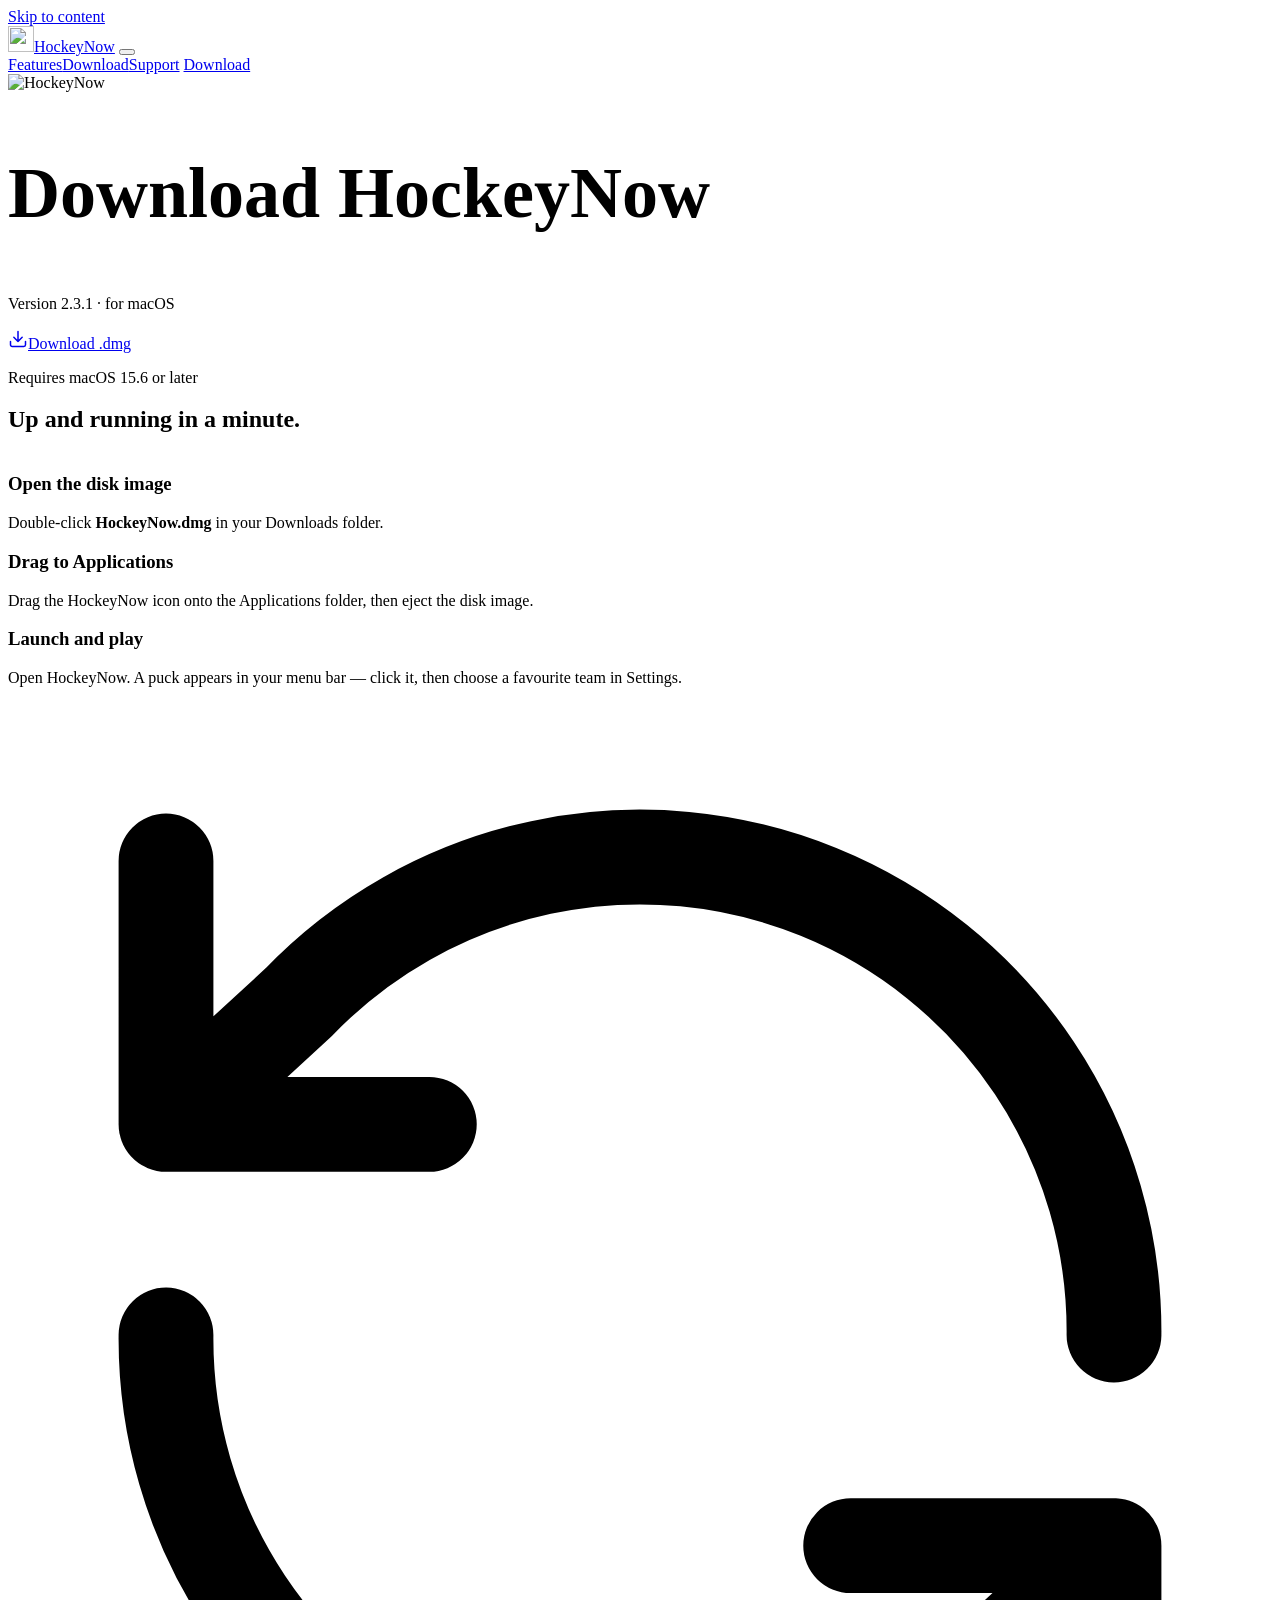
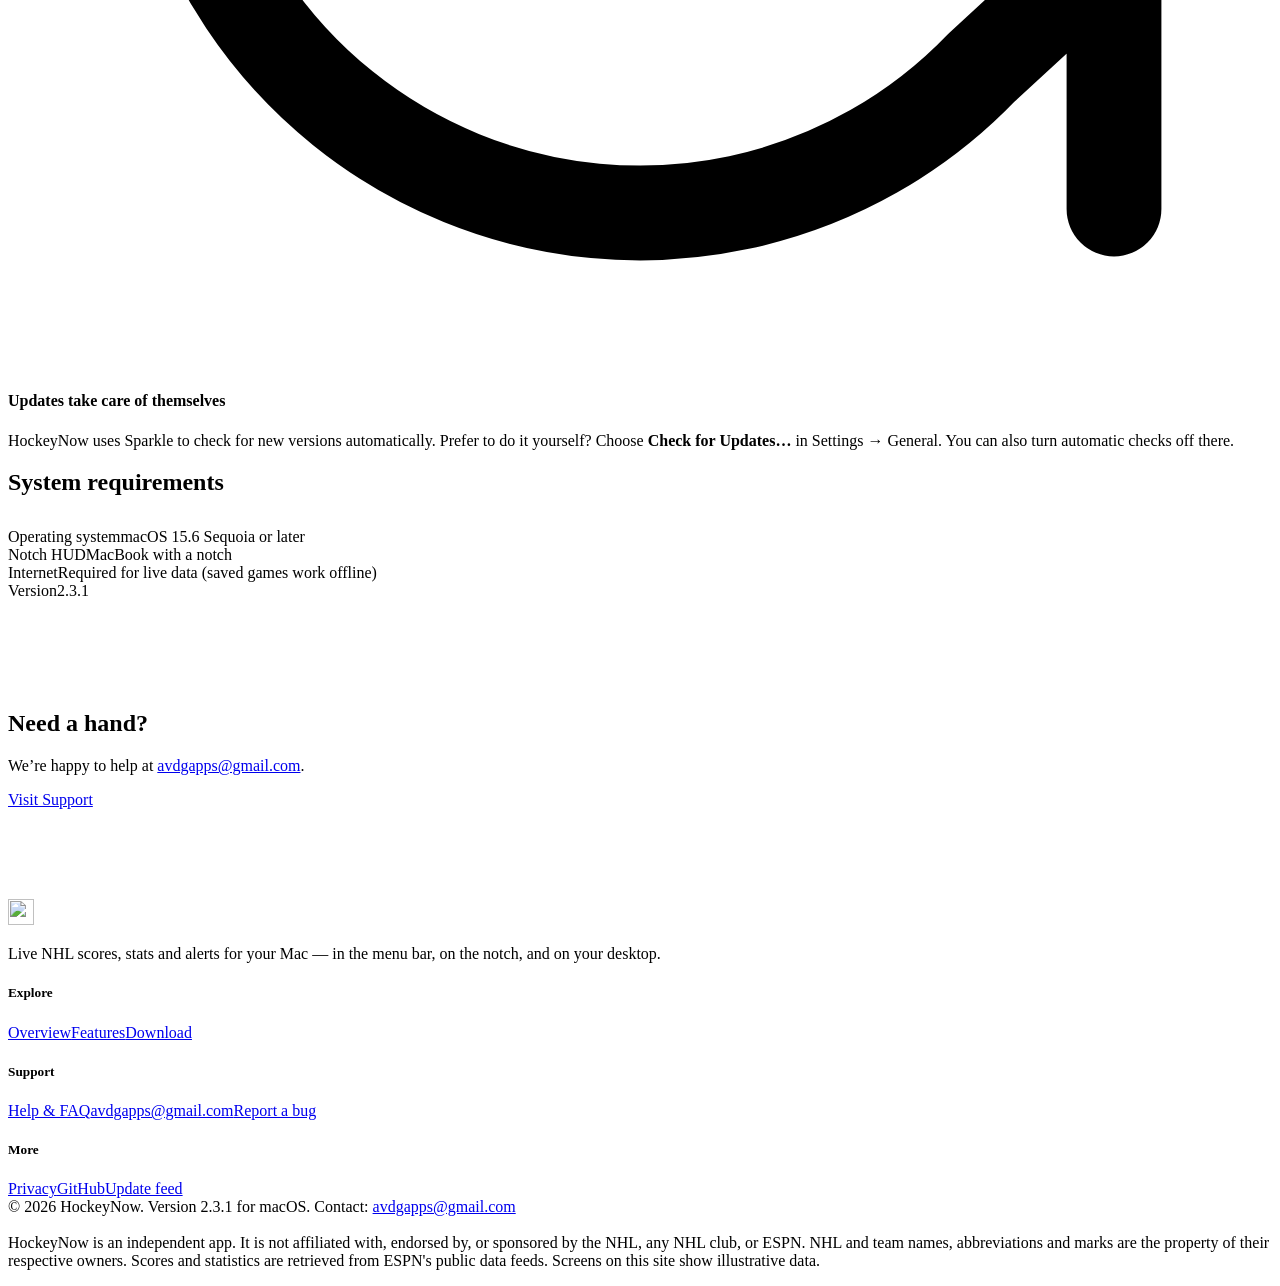
==== website/download.html @ 077fbb63 "Updated website for 2.3.1" ====
<!doctype html>
<html lang="en">
<head>
<meta charset="utf-8">
<meta name="viewport" content="width=device-width, initial-scale=1, viewport-fit=cover">
<title>Download — HockeyNow</title>
<meta name="description" content="Download HockeyNow for macOS. Drag to Applications and the NHL is in your menu bar.">
<meta name="theme-color" content="#000000">
<meta property="og:title" content="Download — HockeyNow">
<meta property="og:description" content="Download HockeyNow for macOS. Drag to Applications and the NHL is in your menu bar.">
<meta property="og:type" content="website">
<meta property="og:image" content="img/icon-1024.png">
<meta name="twitter:card" content="summary">
<link rel="icon" type="image/png" sizes="32x32" href="img/favicon-32.png">
<link rel="icon" type="image/png" sizes="64x64" href="img/favicon-64.png">
<link rel="apple-touch-icon" href="img/apple-touch-icon.png">
<link rel="stylesheet" href="css/style.css">
</head>
<body>
<a class="sr" href="#main">Skip to content</a>
<header class="nav"><div class="wide">
  <a class="brand" href="index.html"><img src="img/icon-512.png" alt="" width="26" height="26">HockeyNow</a>
  <button class="menu-btn" aria-label="Menu" aria-expanded="false"><span></span><span></span></button>
  <nav class="nav-links" aria-label="Main">
    <a href="features.html">Features</a><a href="download.html" aria-current="page">Download</a><a href="support.html">Support</a>
    <a class="nav-cta" data-dmg href="downloads/HockeyNow.dmg">Download</a>
  </nav>
</div></header>
<main id="main">

<section class="dl-hero"><div class="wrap">
  <img class="app-icon" src="img/icon-1024.png" alt="HockeyNow" width="132" height="132">
  <h1 class="h-xl grad" style="font-size:clamp(40px,6vw,72px)">Download HockeyNow</h1>
  <p class="lead" style="margin-top:14px">Version <span data-version>2.3.1</span> · for macOS</p>
  <div class="cta-row"><a class="btn btn-primary btn-lg" data-dmg href="downloads/HockeyNow.dmg"><svg width=20 height=20 viewBox="0 0 24 24" fill="none" stroke="currentColor" stroke-width="1.8" stroke-linecap="round" stroke-linejoin="round" aria-hidden="true"><path d="M21 15v4a2 2 0 0 1-2 2H5a2 2 0 0 1-2-2v-4M7 10l5 5 5-5M12 15V3"/></svg>Download .dmg</a></div>
  <p class="fine">Requires macOS 15.6 or later</p>
</div></section>

<section class="sec-tight"><div class="wrap">
  <div class="sec-head" style="margin-bottom:40px"><h2 class="h-md">Up and running in a minute.</h2></div>
  <div class="steps">
    <div class="step reveal"><h3>Open the disk image</h3><p>Double-click <b>HockeyNow.dmg</b> in your Downloads folder.</p></div>
    <div class="step reveal d1"><h3>Drag to Applications</h3><p>Drag the HockeyNow icon onto the Applications folder, then eject the disk image.</p></div>
    <div class="step reveal d2"><h3>Launch and play</h3><p>Open HockeyNow. A puck appears in your menu bar — click it, then choose a favourite team in Settings.</p></div>
  </div>
</div></section>

<section class="sec-tight"><div class="wrap">
  <div class="callout reveal"><div class="ic"><svg viewBox="0 0 24 24" fill="none" stroke="currentColor" stroke-width="1.8" stroke-linecap="round" stroke-linejoin="round" aria-hidden="true"><path d="M21 12a9 9 0 0 0-15.5-6.3L3 8M3 3v5h5M3 12a9 9 0 0 0 15.5 6.3L21 16M21 21v-5h-5"/></svg></div><div><h4>Updates take care of themselves</h4><p>HockeyNow uses Sparkle to check for new versions automatically. Prefer to do it yourself? Choose <b>Check for Updates…</b> in Settings → General. You can also turn automatic checks off there.</p></div></div>
</div></section>

<section class="sec-tight"><div class="wrap">
  <div class="sec-head" style="margin-bottom:32px"><h2 class="h-md">System requirements</h2></div>
  <div class="spec reveal">
    <div><span class="k">Operating system</span><span class="v">macOS 15.6 Sequoia or later</span></div>
    <div><span class="k">Notch HUD</span><span class="v">MacBook with a notch</span></div>
    <div><span class="k">Internet</span><span class="v">Required for live data (saved games work offline)</span></div>
    <div><span class="k">Version</span><span class="v"><span data-version>2.3.1</span></span></div>
  </div>
  
</div></section>

<section class="cta" style="padding:90px 0"><div class="wrap"><h2 class="h-md">Need a hand?</h2><p class="lead" style="margin-top:10px">We’re happy to help at <a href="mailto:avdgapps@gmail.com">avdgapps@gmail.com</a>.</p>
<div class="cta-row"><a class="btn btn-ghost" href="support.html">Visit Support</a></div></div></section>

</main>
<footer class="footer"><div class="wide">
  <div class="fcols">
    <div><a class="brand" href="index.html" style="color:#fff"><img src="img/icon-512.png" alt="" width="26" height="26">HockeyNow</a>
      <p>Live NHL scores, stats and alerts for your Mac — in the menu bar, on the notch, and on your desktop.</p></div>
    <div><h5>Explore</h5><a href="index.html">Overview</a><a href="features.html">Features</a><a href="download.html">Download</a></div>
    <div><h5>Support</h5><a href="support.html">Help &amp; FAQ</a><a href="mailto:avdgapps@gmail.com?subject=HockeyNow%20Support">avdgapps@gmail.com</a><a href="support.html#bug">Report a bug</a></div>
    <div><h5>More</h5><a href="privacy.html">Privacy</a><a href="https://github.com/avdg-apps/HockeyNow">GitHub</a><a href="appcast.xml">Update feed</a></div>
  </div>
  <div class="fbot">
    <span>© 2026 HockeyNow. Version <span data-version>2.3.1</span> for macOS.</span>
    <span>Contact: <a href="mailto:avdgapps@gmail.com">avdgapps@gmail.com</a></span>
  </div>
  <p style="margin-top:18px">HockeyNow is an independent app. It is not affiliated with, endorsed by, or sponsored by the NHL, any NHL club, or ESPN. NHL and team names, abbreviations and marks are the property of their respective owners. Scores and statistics are retrieved from ESPN's public data feeds. Screens on this site show illustrative data.</p>
</div></footer>
<script src="js/site.js"></script>
</body>
</html>
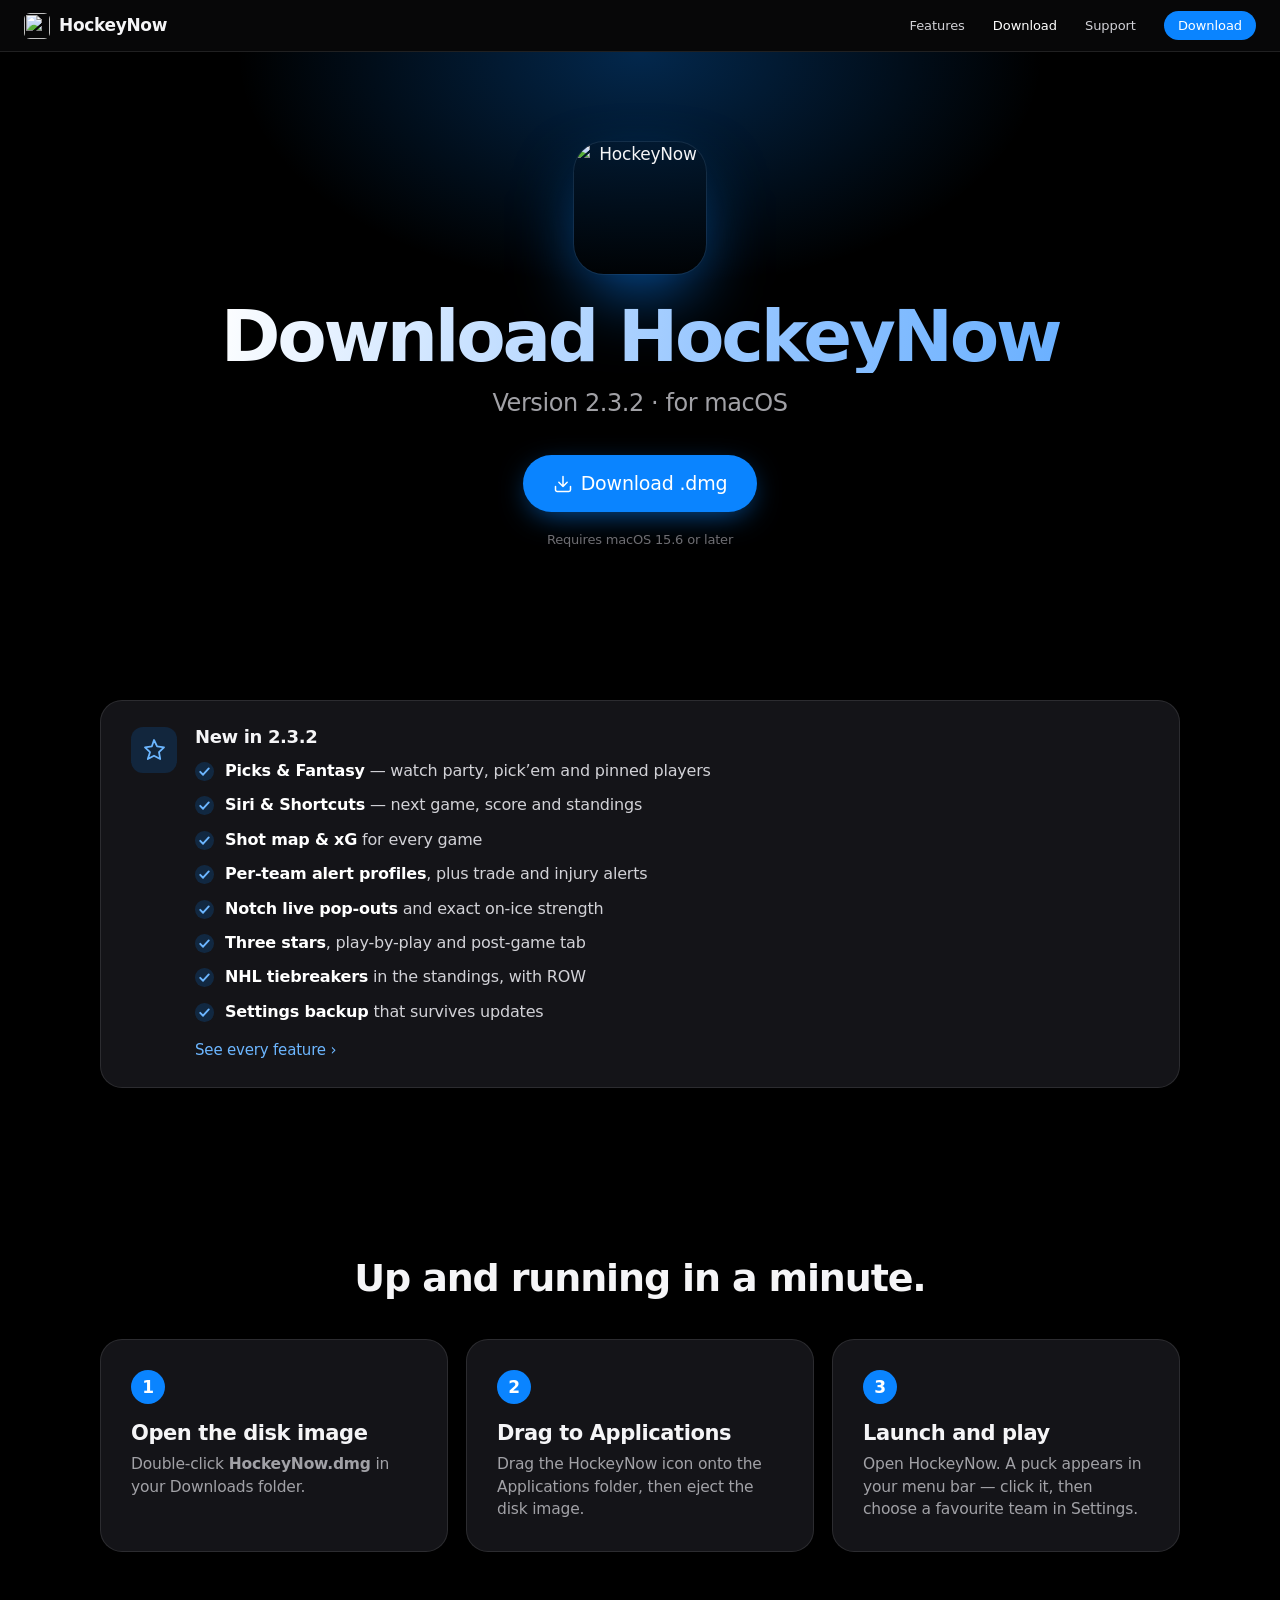
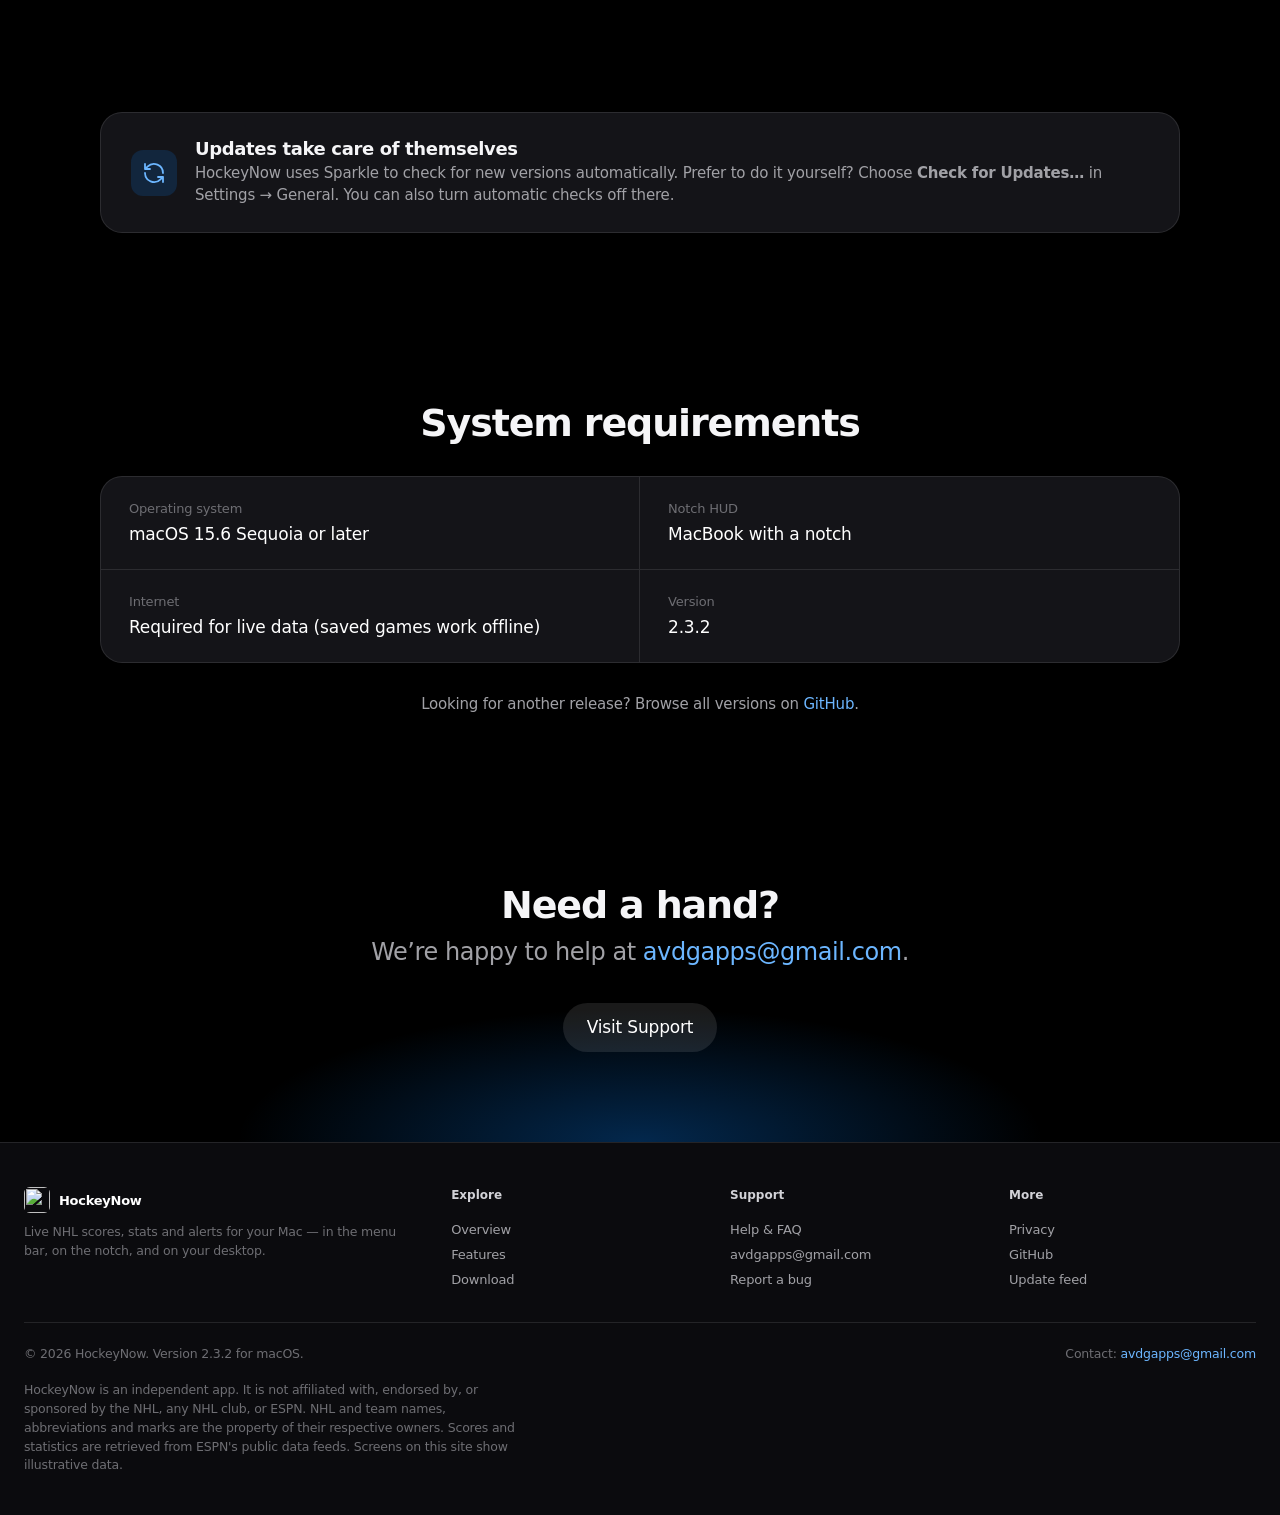
==== commit 66b43274: "Updated website for 2.3.2" ====
--- a/website/download.html
+++ b/website/download.html
@@ -31,9 +31,23 @@
 <section class="dl-hero"><div class="wrap">
   <img class="app-icon" src="img/icon-1024.png" alt="HockeyNow" width="132" height="132">
   <h1 class="h-xl grad" style="font-size:clamp(40px,6vw,72px)">Download HockeyNow</h1>
-  <p class="lead" style="margin-top:14px">Version <span data-version>2.3.1</span> · for macOS</p>
+  <p class="lead" style="margin-top:14px">Version <span data-version>2.3.2</span> · for macOS</p>
   <div class="cta-row"><a class="btn btn-primary btn-lg" data-dmg href="downloads/HockeyNow.dmg"><svg width=20 height=20 viewBox="0 0 24 24" fill="none" stroke="currentColor" stroke-width="1.8" stroke-linecap="round" stroke-linejoin="round" aria-hidden="true"><path d="M21 15v4a2 2 0 0 1-2 2H5a2 2 0 0 1-2-2v-4M7 10l5 5 5-5M12 15V3"/></svg>Download .dmg</a></div>
   <p class="fine">Requires macOS 15.6 or later</p>
+</div></section>
+
+<section class="sec-tight"><div class="wrap">
+  <div class="callout reveal" style="align-items:flex-start"><div class="ic"><svg viewBox="0 0 24 24" fill="none" stroke="currentColor" stroke-width="1.8" stroke-linecap="round" stroke-linejoin="round" aria-hidden="true"><path d="m12 2 3.1 6.3 6.9 1-5 4.9 1.2 6.8-6.2-3.3-6.2 3.3L8 14.2 3 9.3l6.9-1z"/></svg></div><div><h4>New in 2.3.2</h4>
+  <ul class="checks" style="margin-top:14px;grid-template-columns:repeat(auto-fit,minmax(260px,1fr))">
+    <li><b>Picks &amp; Fantasy</b> — watch party, pick’em and pinned players</li>
+    <li><b>Siri &amp; Shortcuts</b> — next game, score and standings</li>
+    <li><b>Shot map &amp; xG</b> for every game</li>
+    <li><b>Per-team alert profiles</b>, plus trade and injury alerts</li>
+    <li><b>Notch live pop-outs</b> and exact on-ice strength</li>
+    <li><b>Three stars</b>, play-by-play and post-game tab</li>
+    <li><b>NHL tiebreakers</b> in the standings, with ROW</li>
+    <li><b>Settings backup</b> that survives updates</li>
+  </ul><p style="margin-top:16px"><a href="features.html">See every feature ›</a></p></div></div>
 </div></section>
 
 <section class="sec-tight"><div class="wrap">
@@ -55,9 +69,9 @@
     <div><span class="k">Operating system</span><span class="v">macOS 15.6 Sequoia or later</span></div>
     <div><span class="k">Notch HUD</span><span class="v">MacBook with a notch</span></div>
     <div><span class="k">Internet</span><span class="v">Required for live data (saved games work offline)</span></div>
-    <div><span class="k">Version</span><span class="v"><span data-version>2.3.1</span></span></div>
+    <div><span class="k">Version</span><span class="v"><span data-version>2.3.2</span></span></div>
   </div>
-  
+  <p class="center muted" style="margin-top:30px;font-size:15px">Looking for another release? Browse all versions on <a href="https://github.com/avdg-apps/HockeyNow/releases">GitHub</a>.</p>
 </div></section>
 
 <section class="cta" style="padding:90px 0"><div class="wrap"><h2 class="h-md">Need a hand?</h2><p class="lead" style="margin-top:10px">We’re happy to help at <a href="mailto:avdgapps@gmail.com">avdgapps@gmail.com</a>.</p>
@@ -73,7 +87,7 @@
     <div><h5>More</h5><a href="privacy.html">Privacy</a><a href="https://github.com/avdg-apps/HockeyNow">GitHub</a><a href="appcast.xml">Update feed</a></div>
   </div>
   <div class="fbot">
-    <span>© 2026 HockeyNow. Version <span data-version>2.3.1</span> for macOS.</span>
+    <span>© 2026 HockeyNow. Version <span data-version>2.3.2</span> for macOS.</span>
     <span>Contact: <a href="mailto:avdgapps@gmail.com">avdgapps@gmail.com</a></span>
   </div>
   <p style="margin-top:18px">HockeyNow is an independent app. It is not affiliated with, endorsed by, or sponsored by the NHL, any NHL club, or ESPN. NHL and team names, abbreviations and marks are the property of their respective owners. Scores and statistics are retrieved from ESPN's public data feeds. Screens on this site show illustrative data.</p>
--- a/website/css/style.css
+++ b/website/css/style.css
@@ -0,0 +1,444 @@
+/* HockeyNow website — dark, Apple-inspired. No external dependencies. */
+:root {
+  --bg: #000;
+  --bg-1: #0b0b0e;
+  --card: #141418;
+  --card-2: #1c1c22;
+  --text: #f5f5f7;
+  --muted: #a1a1a6;
+  --dim: #6e6e73;
+  --line: rgba(255, 255, 255, .1);
+  --line-2: rgba(255, 255, 255, .16);
+  --accent: #0a84ff;
+  --accent-2: #6cb6ff;
+  --amber: #ffbf00;
+  --green: #30d158;
+  --red: #ff453a;
+  --radius: 22px;
+  --font: -apple-system, BlinkMacSystemFont, "SF Pro Display", "SF Pro Text", system-ui, "Segoe UI", Roboto, Helvetica, Arial, sans-serif;
+  --mono: ui-monospace, "SF Mono", SFMono-Regular, Menlo, Consolas, monospace;
+  --maxw: 1080px;
+  color-scheme: dark;
+}
+*, *::before, *::after { box-sizing: border-box; }
+html { scroll-behavior: smooth; -webkit-text-size-adjust: 100%; }
+body {
+  margin: 0; background: var(--bg); color: var(--text);
+  font-family: var(--font); font-size: 17px; line-height: 1.47; letter-spacing: -.011em;
+  -webkit-font-smoothing: antialiased; overflow-x: hidden;
+}
+img, svg, video { max-width: 100%; display: block; }
+a { color: var(--accent-2); text-decoration: none; }
+a:hover { text-decoration: underline; }
+h1, h2, h3, h4 { margin: 0; font-weight: 700; letter-spacing: -.03em; line-height: 1.08; }
+p { margin: 0; }
+.wrap { width: min(var(--maxw), 100% - 48px); margin-inline: auto; }
+.wide { width: min(1240px, 100% - 48px); margin-inline: auto; }
+.center { text-align: center; }
+.mono { font-family: var(--mono); }
+.sr { position: absolute; width: 1px; height: 1px; overflow: hidden; clip: rect(0 0 0 0); }
+
+/* ---------- nav ---------- */
+.nav {
+  position: sticky; top: 0; z-index: 100; height: 52px;
+  background: rgba(10, 10, 12, .72); backdrop-filter: saturate(180%) blur(22px); -webkit-backdrop-filter: saturate(180%) blur(22px);
+  border-bottom: 1px solid var(--line);
+}
+.nav .wide { height: 100%; display: flex; align-items: center; justify-content: space-between; gap: 16px; }
+.brand { display: flex; align-items: center; gap: 9px; color: var(--text); font-weight: 600; font-size: 17px; letter-spacing: -.02em; }
+.brand:hover { text-decoration: none; }
+.brand img { width: 26px; height: 26px; border-radius: 6px; }
+.nav-links { display: flex; align-items: center; gap: 28px; }
+.nav-links a { color: #d2d2d7; font-size: 13px; letter-spacing: -.005em; transition: color .2s; }
+.nav-links a:hover, .nav-links a[aria-current="page"] { color: #fff; text-decoration: none; }
+.nav-cta { background: var(--accent); color: #fff !important; padding: 5px 14px; border-radius: 980px; font-weight: 500; }
+.nav-cta:hover { filter: brightness(1.12); }
+.menu-btn { display: none; background: none; border: 0; color: #fff; width: 40px; height: 40px; padding: 0; cursor: pointer; }
+.menu-btn span { display: block; width: 18px; height: 1.5px; background: #fff; margin: 5px auto; transition: transform .25s, opacity .25s; }
+.nav.open .menu-btn span:first-child { transform: translateY(3.25px) rotate(45deg); }
+.nav.open .menu-btn span:last-child { transform: translateY(-3.25px) rotate(-45deg); }
+
+/* ---------- buttons ---------- */
+.btn {
+  display: inline-flex; align-items: center; justify-content: center; gap: 8px;
+  font: inherit; font-size: 17px; font-weight: 500; letter-spacing: -.01em; cursor: pointer;
+  padding: 12px 24px; border-radius: 980px; border: 0; transition: transform .2s, filter .2s, background .2s;
+}
+.btn:hover { text-decoration: none; transform: scale(1.025); }
+.btn:active { transform: scale(.98); }
+.btn-primary { background: var(--accent); color: #fff; box-shadow: 0 8px 30px -8px rgba(10, 132, 255, .7); }
+.btn-primary:hover { filter: brightness(1.1); }
+.btn-ghost { background: rgba(255, 255, 255, .1); color: #fff; }
+.btn-ghost:hover { background: rgba(255, 255, 255, .16); }
+.btn-lg { font-size: 19px; padding: 15px 30px; }
+.link-arrow { font-size: 19px; color: var(--accent-2); }
+.link-arrow::after { content: " ›"; }
+
+/* ---------- type helpers ---------- */
+.eyebrow { font-size: 14px; font-weight: 600; letter-spacing: .02em; color: var(--accent-2); text-transform: none; }
+.eyebrow.amber { color: var(--amber); }
+.h-xl { font-size: clamp(44px, 7.4vw, 88px); letter-spacing: -.045em; line-height: 1.02; }
+.h-lg { font-size: clamp(34px, 5vw, 60px); letter-spacing: -.04em; }
+.h-md { font-size: clamp(26px, 3.2vw, 38px); letter-spacing: -.03em; }
+.lead { font-size: clamp(19px, 2.1vw, 24px); color: var(--muted); letter-spacing: -.018em; line-height: 1.38; font-weight: 400; }
+.grad { background: linear-gradient(100deg, #fff 10%, #9cc9ff 55%, #5aa8ff 100%); -webkit-background-clip: text; background-clip: text; color: transparent; }
+.grad-amber { background: linear-gradient(100deg, #ffe58a, #ffbf00 60%, #ff9f0a); -webkit-background-clip: text; background-clip: text; color: transparent; }
+.muted { color: var(--muted); }
+
+/* ---------- hero ---------- */
+.hero { position: relative; padding: 84px 0 0; text-align: center; overflow: hidden; }
+.hero::before {
+  content: ""; position: absolute; inset: -20% -10% auto; height: 900px; z-index: 0; pointer-events: none;
+  background:
+    radial-gradient(40% 50% at 50% 10%, rgba(10, 132, 255, .28), transparent 70%),
+    radial-gradient(30% 40% at 80% 30%, rgba(94, 92, 230, .18), transparent 70%),
+    radial-gradient(30% 40% at 18% 30%, rgba(255, 191, 0, .07), transparent 70%);
+}
+.hero > * { position: relative; z-index: 1; }
+.hero .app-icon { width: 104px; height: 104px; margin: 0 auto 28px; border-radius: 24px; box-shadow: 0 22px 60px -12px rgba(10, 132, 255, .6), 0 0 0 1px rgba(255, 255, 255, .08); }
+.hero h1 { margin: 14px auto 22px; max-width: 14ch; }
+.hero .lead { max-width: 640px; margin: 0 auto; }
+.cta-row { display: flex; flex-wrap: wrap; gap: 14px; justify-content: center; align-items: center; margin-top: 34px; }
+.fine { font-size: 13px; color: var(--dim); margin-top: 18px; }
+.hero-stage { margin-top: 64px; }
+
+/* scalable stage: design size set in data-w/data-h, scaled by JS */
+.stage-fit { position: relative; width: 100%; }
+.stage { position: absolute; left: 0; top: 0; transform-origin: 0 0; }
+
+/* ---------- section scaffolding ---------- */
+section { position: relative; }
+.sec { padding: 120px 0; }
+.sec-tight { padding: 80px 0; }
+.sec-head { max-width: 760px; margin: 0 auto 64px; text-align: center; }
+.sec-head .lead { margin-top: 18px; }
+.sec-head h2 { margin-top: 10px; }
+.band { background: var(--bg-1); border-block: 1px solid var(--line); }
+.reveal { opacity: 0; transform: translateY(26px); transition: opacity .9s cubic-bezier(.2, .7, .2, 1), transform .9s cubic-bezier(.2, .7, .2, 1); }
+.reveal.in { opacity: 1; transform: none; }
+.d1 { transition-delay: .08s; } .d2 { transition-delay: .16s; } .d3 { transition-delay: .24s; }
+@media (prefers-reduced-motion: reduce) {
+  .reveal { opacity: 1; transform: none; transition: none; }
+  html { scroll-behavior: auto; }
+  * { animation: none !important; }
+}
+
+/* ---------- bento ---------- */
+.bento { display: grid; grid-template-columns: repeat(6, 1fr); gap: 18px; }
+.tile {
+  position: relative; overflow: hidden; border-radius: var(--radius); background: var(--card);
+  border: 1px solid var(--line); padding: 32px 32px 0; display: flex; flex-direction: column; min-height: 400px;
+  transition: border-color .3s, transform .4s cubic-bezier(.2, .7, .2, 1);
+}
+.tile:hover { border-color: var(--line-2); transform: translateY(-3px); }
+.tile h3 { font-size: 26px; margin: 8px 0 10px; letter-spacing: -.028em; }
+.tile p { color: var(--muted); font-size: 16px; max-width: 46ch; }
+.tile .vis { margin-top: auto; padding-top: 26px; display: flex; justify-content: center; }
+.tile::after { content: ""; position: absolute; inset: 0; pointer-events: none; background: radial-gradient(60% 50% at 50% 110%, var(--glow, rgba(10, 132, 255, .12)), transparent 70%); }
+.t-2 { grid-column: span 2; } .t-3 { grid-column: span 3; } .t-4 { grid-column: span 4; } .t-6 { grid-column: span 6; }
+.tile.amber { --glow: rgba(255, 191, 0, .12); }
+.tile.green { --glow: rgba(48, 209, 88, .12); }
+.tile.violet { --glow: rgba(124, 92, 255, .16); }
+.tile .tag { font-size: 13px; font-weight: 600; color: var(--accent-2); }
+.tile.amber .tag { color: var(--amber); } .tile.green .tag { color: var(--green); } .tile.violet .tag { color: #b3a1ff; }
+
+/* ---------- feature rows (features page) ---------- */
+.frow { display: grid; grid-template-columns: 1fr 1.15fr; gap: 64px; align-items: center; padding: 96px 0; border-top: 1px solid var(--line); scroll-margin-top: 52px; }
+.frow:first-of-type { border-top: 0; }
+.frow.flip { grid-template-columns: 1.15fr 1fr; }
+.frow.flip .ftext { order: 2; }
+.ftext h2 { font-size: clamp(32px, 4vw, 48px); margin: 10px 0 16px; }
+.ftext > p { color: var(--muted); font-size: 19px; line-height: 1.42; letter-spacing: -.015em; }
+.checks { list-style: none; padding: 0; margin: 26px 0 0; display: grid; gap: 12px; }
+.checks li { position: relative; padding-left: 30px; color: #d2d2d7; font-size: 16px; line-height: 1.4; }
+.checks li::before { content: ""; position: absolute; left: 0; top: 2px; width: 19px; height: 19px; border-radius: 50%; background: rgba(10, 132, 255, .18) url("data:image/svg+xml,%3Csvg xmlns='http://www.w3.org/2000/svg' viewBox='0 0 20 20'%3E%3Cpath d='M5.5 10.4l3 3 6-6.6' fill='none' stroke='%236cb6ff' stroke-width='2' stroke-linecap='round' stroke-linejoin='round'/%3E%3C/svg%3E") center/contain no-repeat; }
+.checks b { color: #fff; font-weight: 600; }
+.fvis { position: relative; display: flex; justify-content: center; align-items: center; min-width: 0; }
+.fvis .glow { position: absolute; inset: 8% 4%; background: radial-gradient(closest-side, rgba(10, 132, 255, .28), transparent); filter: blur(30px); z-index: 0; }
+.fvis > *:not(.glow) { position: relative; z-index: 1; }
+.media-slot { position: relative; width: 100%; display: flex; justify-content: center; }
+.media-slot video { width: 100%; border-radius: 16px; border: 1px solid var(--line-2); box-shadow: 0 40px 80px -20px rgba(0, 0, 0, .8); }
+
+.subnav { position: sticky; top: 52px; z-index: 90; background: rgba(10, 10, 12, .8); backdrop-filter: blur(20px); -webkit-backdrop-filter: blur(20px); border-bottom: 1px solid var(--line); }
+.subnav .wide { display: flex; gap: 6px; overflow-x: auto; scrollbar-width: none; padding: 10px 0; }
+.subnav .wide::-webkit-scrollbar { display: none; }
+.subnav a { flex: none; font-size: 13px; color: var(--muted); padding: 5px 13px; border-radius: 980px; transition: background .2s, color .2s; }
+.subnav a:hover { color: #fff; text-decoration: none; background: rgba(255, 255, 255, .08); }
+.subnav a.on { color: #fff; background: rgba(255, 255, 255, .14); }
+
+/* ---------- mini feature grid ---------- */
+.mini-grid { display: grid; grid-template-columns: repeat(auto-fill, minmax(250px, 1fr)); gap: 16px; }
+.mini { background: var(--card); border: 1px solid var(--line); border-radius: 18px; padding: 22px; }
+.mini .ic { width: 38px; height: 38px; border-radius: 10px; background: rgba(10, 132, 255, .15); display: grid; place-items: center; margin-bottom: 14px; color: var(--accent-2); }
+.mini .ic svg { width: 20px; height: 20px; }
+.mini h4 { font-size: 17px; letter-spacing: -.02em; margin-bottom: 5px; font-weight: 600; }
+.mini p { font-size: 14.5px; color: var(--muted); line-height: 1.42; }
+
+/* ---------- CTA ---------- */
+.cta { text-align: center; padding: 130px 0; position: relative; overflow: hidden; }
+.cta::before { content: ""; position: absolute; inset: 0; background: radial-gradient(45% 55% at 50% 100%, rgba(10, 132, 255, .3), transparent 70%); pointer-events: none; }
+.cta > * { position: relative; }
+.cta .app-icon { width: 88px; height: 88px; margin: 0 auto 24px; border-radius: 20px; box-shadow: 0 18px 50px -10px rgba(10, 132, 255, .6); }
+
+/* ---------- footer ---------- */
+.footer { border-top: 1px solid var(--line); padding: 44px 0 40px; color: var(--dim); font-size: 12.5px; background: var(--bg-1); }
+.fcols { display: grid; grid-template-columns: 1.6fr repeat(3, 1fr); gap: 32px; padding-bottom: 30px; border-bottom: 1px solid var(--line); margin-bottom: 22px; }
+.fcols h5 { margin: 0 0 12px; font-size: 12px; color: #d2d2d7; font-weight: 600; letter-spacing: 0; }
+.fcols a { display: block; color: var(--muted); font-size: 13px; padding: 3px 0; }
+.fcols a:hover { color: #fff; text-decoration: none; }
+.footer .brand { margin-bottom: 10px; }
+.footer p { line-height: 1.5; max-width: 62ch; }
+.fbot { display: flex; justify-content: space-between; gap: 24px; flex-wrap: wrap; }
+
+/* ================= APP MOCKUPS ================= */
+.win {
+  --w: 420px; width: var(--w); border-radius: 14px; overflow: hidden; text-align: left;
+  background: linear-gradient(180deg, rgba(40, 40, 48, .94), rgba(28, 28, 34, .96));
+  border: 1px solid rgba(255, 255, 255, .14); box-shadow: 0 30px 80px -10px rgba(0, 0, 0, .7), 0 0 0 .5px rgba(0, 0, 0, .8);
+  font-family: var(--mono); color: #f2f2f5; letter-spacing: 0; line-height: 1.3; font-size: 12px; text-transform: none;
+}
+.win * { letter-spacing: 0; }
+.win-head { display: flex; align-items: center; gap: 10px; padding: 11px 14px; border-bottom: 1px solid rgba(255, 255, 255, .08); }
+.win-head .ham { width: 24px; height: 24px; border-radius: 50%; background: rgba(255, 255, 255, .08); display: grid; place-items: center; }
+.win-head .ham i { display: block; width: 10px; height: 1.5px; background: #ddd; box-shadow: 0 3.5px #ddd, 0 -3.5px #ddd; }
+.win-title { font-weight: 900; font-size: 14px; }
+.win-sub { color: #9a9aa2; font-size: 10px; }
+.win-date { margin-left: auto; display: flex; align-items: center; gap: 8px; font-size: 11px; font-weight: 700; }
+.win-date b { color: #9a9aa2; font-weight: 400; }
+.win-search { margin: 10px 14px 6px; padding: 7px 10px; border-radius: 8px; background: rgba(255, 255, 255, .06); color: #8e8e96; font-size: 11px; display: flex; gap: 8px; align-items: center; }
+.win-body { padding: 8px 12px 12px; display: grid; gap: 9px; }
+.win-foot { display: flex; justify-content: space-between; align-items: center; padding: 10px 12px; border-top: 1px solid rgba(255, 255, 255, .1); font-size: 10px; color: #8e8e96; }
+.win-foot .q { background: rgba(255, 69, 58, .16); color: #ff6b61; padding: 4px 10px; border-radius: 6px; font-size: 11px; font-family: var(--font); }
+.gcard { background: rgba(255, 255, 255, .045); border-radius: 12px; padding: 12px 14px; }
+.gcard.open { background: rgba(255, 255, 255, .07); }
+.grow { display: grid; grid-template-columns: 1fr auto 1fr; align-items: center; gap: 8px; }
+.team { display: flex; align-items: center; gap: 9px; font-weight: 900; font-size: 15px; }
+.team.r { justify-content: flex-end; }
+.puck { width: 26px; height: 26px; border-radius: 50%; display: grid; place-items: center; font-size: 9px; font-weight: 800; color: #fff; flex: none; box-shadow: inset 0 0 0 1.5px rgba(255, 255, 255, .25); }
+.score { font-size: 22px; font-weight: 900; color: var(--amber); letter-spacing: 0; }
+.score.dim { color: #7d7d85; font-size: 13px; font-weight: 700; }
+.pp { background: var(--amber); color: #000; font-size: 8px; font-weight: 900; padding: 1px 4px; border-radius: 3px; }
+.gmeta { display: flex; justify-content: center; gap: 8px; margin-top: 8px; font-size: 10px; color: #9a9aa2; }
+.live { color: #ff6b61; font-weight: 800; display: inline-flex; align-items: center; gap: 5px; }
+.live::before { content: ""; width: 6px; height: 6px; border-radius: 50%; background: #ff453a; animation: blink 1.6s infinite; }
+@keyframes blink { 50% { opacity: .25; } }
+.pins { display: flex; gap: 14px; font-size: 10px; font-weight: 700; padding: 10px 2px 2px; align-items: center; }
+.pins .on { color: var(--accent-2); } .pins .r { margin-left: auto; color: var(--accent-2); }
+.cbx { display: inline-block; width: 11px; height: 11px; border-radius: 3px; border: 1.2px solid #777; margin-right: 5px; vertical-align: -2px; }
+.cbx.on { background: var(--accent); border-color: var(--accent); box-shadow: inset 0 0 0 2px var(--accent) , inset 0 0 0 9px #fff0; }
+.statbar { display: grid; grid-template-columns: 40px 1fr 40px; align-items: center; gap: 8px; font-size: 10px; color: #cfcfd6; margin-top: 7px; }
+.statbar .lbl { text-align: center; font-family: var(--font); font-size: 8.5px; font-weight: 700; color: #8e8e96; margin-bottom: 3px; }
+.statbar > span:first-child { text-align: left; } .statbar > span:last-child { text-align: right; }
+.sb-track { height: 5px; border-radius: 3px; background: rgba(255, 255, 255, .08); display: flex; overflow: hidden; gap: 1px; }
+.sb-track i { display: block; height: 100%; }
+.stat-block { display: grid; gap: 2px; padding: 4px 0 0; }
+.period { display: grid; grid-template-columns: 22px 1fr; gap: 8px; align-items: center; font-size: 9px; color: #8e8e96; margin-top: 5px; }
+.ptrack { position: relative; height: 5px; border-radius: 3px; background: rgba(255, 255, 255, .1); }
+.ptrack b { position: absolute; top: -2px; width: 9px; height: 9px; border-radius: 50%; border: 1.5px solid #000; transform: translateX(-50%); }
+.ptrack i { position: absolute; left: 0; top: 0; height: 100%; border-radius: 3px; background: rgba(255, 255, 255, .28); }
+.play { display: flex; gap: 8px; align-items: flex-start; background: rgba(255, 255, 255, .04); border-radius: 7px; padding: 6px 9px; font-size: 10px; margin-top: 5px; }
+.play .t { color: #8e8e96; flex: none; width: 56px; }
+.play em { font-style: normal; color: var(--amber); font-weight: 800; }
+.play s { text-decoration: none; color: #8e8e96; }
+
+/* menu-bar strip */
+.menubar { display: flex; align-items: center; gap: 14px; height: 30px; padding: 0 14px; font-family: var(--font); font-size: 13px; background: rgba(20, 20, 26, .55); backdrop-filter: blur(14px); color: #f2f2f5; }
+.menubar .sp { flex: 1; }
+.menubar svg { width: 15px; height: 15px; }
+.capsule { display: inline-flex; align-items: center; gap: 6px; font-family: var(--mono); font-size: 12px; font-weight: 700; padding: 3px 8px; border-radius: 7px; background: rgba(255, 255, 255, .14); white-space: nowrap; }
+.capsule svg { width: 12px; height: 12px; }
+.capsule .chev { opacity: .55; font-size: 8px; }
+
+/* notch HUD */
+.notch { position: relative; width: 460px; margin-inline: auto; background: #000; color: #fff; font-family: var(--mono); overflow: hidden; border-radius: 0 0 11px 11px; height: 32px; transition: height .55s cubic-bezier(.2, .8, .2, 1), border-radius .55s; box-shadow: 0 0 0 1px rgba(255, 255, 255, .06); }
+.notch.open, .notch.static-open { height: 318px; border-radius: 0 0 28px 28px; box-shadow: 0 30px 70px rgba(0, 0, 0, .6), 0 0 0 1px rgba(255, 255, 255, .08); }
+.notch .top { height: 32px; display: flex; justify-content: space-between; align-items: center; padding: 0 18px; font-weight: 900; font-size: 14px; }
+.notch .top .l, .notch .top .r { display: flex; align-items: center; gap: 7px; }
+.notch .top .c { font-size: 11px; font-weight: 700; color: rgba(255, 255, 255, .85); }
+.notch .top .s { color: var(--amber); font-size: 15px; }
+.notch .mid { opacity: 0; transition: opacity .35s .1s; padding: 6px 0 0; }
+.notch.open .mid, .notch.static-open .mid { opacity: 1; }
+.notch .mid hr { border: 0; height: 1px; background: rgba(255, 255, 255, .12); margin: 0 14px 10px; }
+.notch .big { display: flex; justify-content: center; align-items: center; gap: 22px; font-weight: 900; }
+.notch .big .n { font-size: 17px; width: 90px; } .notch .big .n.r { text-align: left; } .notch .big .n.l { text-align: right; }
+.notch .big .sc { font-size: 22px; color: var(--amber); }
+.notch .wp { padding: 8px 24px 0; font-size: 8px; font-weight: 700; color: rgba(255, 255, 255, .75); }
+.notch .wp div { display: flex; justify-content: space-between; margin-bottom: 3px; }
+.notch .wp .bar { height: 5px; border-radius: 3px; display: flex; gap: 1px; overflow: hidden; }
+.notch .pill { position: absolute; left: 50%; bottom: 12px; transform: translateX(-50%); background: #ff3b30; font-size: 10px; font-weight: 900; padding: 4px 12px; border-radius: 99px; white-space: nowrap; }
+
+/* screen scene */
+.screen {
+  position: relative; overflow: hidden; border-radius: 18px; border: 1px solid rgba(255, 255, 255, .14);
+  background: radial-gradient(70% 90% at 20% 0%, #4f46e5 0%, transparent 60%), radial-gradient(60% 80% at 90% 20%, #0ea5e9 0%, transparent 60%), radial-gradient(80% 80% at 50% 120%, #7c3aed 0%, transparent 60%), #10122e;
+  box-shadow: 0 60px 120px -30px rgba(10, 132, 255, .35), 0 30px 60px -20px #000;
+}
+.screen .menubar { position: relative; z-index: 3; }
+
+/* standings / tables */
+.tbl { width: 100%; border-collapse: collapse; font-size: 10.5px; }
+.tbl th { color: #8e8e96; font-weight: 700; text-align: center; padding: 6px 3px; font-size: 9px; }
+.tbl td { padding: 6px 3px; text-align: center; border-top: 1px solid rgba(255, 255, 255, .05); }
+.tbl td:first-child, .tbl th:first-child { text-align: left; padding-left: 8px; color: #8e8e96; width: 24px; }
+.tbl td:nth-child(2), .tbl th:nth-child(2) { text-align: left; }
+.tbl td b { color: var(--amber); }
+.tbl .wc { font-size: 8px; background: rgba(255, 255, 255, .1); border-radius: 4px; padding: 1px 4px; margin-left: 5px; color: #cfcfd6; }
+.tbl tr.me td { background: rgba(10, 132, 255, .14); }
+.tbl .up { color: var(--green); } .tbl .dn { color: var(--red); }
+.cutline td { border-top: 1px dashed rgba(255, 255, 255, .25) !important; }
+.seg { display: inline-flex; background: rgba(255, 255, 255, .08); border-radius: 8px; padding: 2px; font-size: 10px; font-weight: 700; }
+.seg span { padding: 4px 11px; border-radius: 6px; color: #aaa; } .seg span.on { background: rgba(255, 255, 255, .18); color: #fff; }
+.chips { display: flex; gap: 6px; flex-wrap: wrap; }
+.chip { font-size: 10px; font-weight: 700; padding: 5px 10px; border-radius: 99px; background: rgba(255, 255, 255, .07); color: #cfcfd6; }
+.chip.on { background: var(--amber); color: #000; }
+.dots { display: flex; gap: 5px; }
+.dots i { width: 14px; height: 14px; border-radius: 50%; display: block; font-style: normal; font-size: 7px; font-weight: 800; color: #000; text-align: center; line-height: 14px; }
+.dots .w { background: var(--green); } .dots .l { background: var(--red); color: #fff; } .dots .o { background: var(--amber); }
+.sect-t { font-size: 9px; font-weight: 900; color: #8e8e96; margin: 4px 0 6px; }
+.lrow { display: grid; grid-template-columns: 18px 30px 1fr auto; gap: 9px; align-items: center; padding: 6px 4px; border-top: 1px solid rgba(255, 255, 255, .05); font-size: 11px; }
+.lrow .av { width: 28px; height: 28px; border-radius: 50%; background: linear-gradient(160deg, #5a5a66, #34343c); display: grid; place-items: center; font-size: 10px; color: #cfcfd6; font-weight: 800; }
+.lrow small { display: block; color: #8e8e96; font-size: 9px; }
+.lrow .v { font-weight: 900; font-size: 14px; color: var(--amber); }
+.lrow .rk { color: #8e8e96; font-weight: 800; }
+
+/* playoffs */
+.bracket { display: grid; grid-template-columns: repeat(4, 1fr); gap: 7px; padding: 4px 0; }
+.bcol { display: grid; gap: 7px; align-content: space-around; }
+.series { background: rgba(255, 255, 255, .05); border-radius: 8px; padding: 6px 7px; font-size: 9.5px; }
+.series div { display: flex; justify-content: space-between; padding: 1.5px 0; font-weight: 700; }
+.series div.w { color: #fff; } .series div:not(.w) { color: #8e8e96; font-weight: 500; }
+.series i { font-style: normal; font-weight: 900; }
+.cup { text-align: center; background: linear-gradient(180deg, rgba(255, 191, 0, .16), rgba(255, 191, 0, .04)); border: 1px solid rgba(255, 191, 0, .3); border-radius: 10px; padding: 8px; font-size: 9px; font-weight: 900; color: var(--amber); }
+
+/* toasts */
+.toast { width: 330px; display: flex; gap: 11px; padding: 12px 14px; border-radius: 18px; background: rgba(48, 48, 56, .85); backdrop-filter: blur(20px); border: 1px solid rgba(255, 255, 255, .12); box-shadow: 0 20px 50px -10px rgba(0, 0, 0, .6); font-family: var(--font); text-align: left; }
+.toast img { width: 36px; height: 36px; border-radius: 8px; flex: none; }
+.toast b { font-size: 13px; display: block; letter-spacing: -.01em; } .toast span { font-size: 13px; color: #c8c8ce; display: block; letter-spacing: -.01em; }
+.toast small { margin-left: auto; font-size: 11px; color: #8e8e96; flex: none; }
+.toast-stack { display: grid; gap: 10px; }
+
+/* settings */
+.srow { display: flex; justify-content: space-between; align-items: center; padding: 8px 0; font-size: 11px; font-weight: 600; }
+.srow small { display: block; font-weight: 400; color: #8e8e96; font-size: 9px; margin-top: 2px; font-family: var(--mono); max-width: 270px; line-height: 1.3; }
+.sw { width: 34px; height: 20px; border-radius: 20px; background: rgba(255, 255, 255, .2); position: relative; flex: none; }
+.sw::after { content: ""; position: absolute; left: 2px; top: 2px; width: 16px; height: 16px; border-radius: 50%; background: #fff; transition: left .2s; box-shadow: 0 1px 3px rgba(0, 0, 0, .4); }
+.sw.on { background: var(--accent); } .sw.on::after { left: 16px; }
+.sel { font-size: 10.5px; background: rgba(255, 255, 255, .1); border-radius: 6px; padding: 4px 9px; min-width: 110px; display: flex; justify-content: space-between; gap: 8px; }
+.sel::after { content: "⌃"; font-size: 8px; transform: rotate(180deg); opacity: .6; }
+.swatches { display: flex; gap: 8px; }
+.swatch { width: 22px; height: 22px; border-radius: 50%; border: 2px solid transparent; cursor: pointer; background: var(--c); box-shadow: inset 0 0 0 1px rgba(255, 255, 255, .2); padding: 0; transition: transform .2s; }
+.swatch:hover { transform: scale(1.15); }
+.swatch.on { border-color: #fff; }
+.win.themed .win-title, .win.themed .acc, .win.themed .side div.on { color: var(--accent-2); }
+.win.themed .side div.on { background: color-mix(in srgb, var(--accent) 22%, transparent); box-shadow: inset 0 0 0 1px color-mix(in srgb, var(--accent) 35%, transparent); }
+
+/* tabs row in popover (sidebar items) */
+.side { width: 190px; padding: 14px; border-radius: 14px; background: rgba(36, 36, 44, .95); border: 1px solid rgba(255, 255, 255, .14); font-family: var(--mono); font-size: 11px; box-shadow: 0 20px 50px -10px #000; text-align: left; }
+.side h6 { margin: 12px 0 6px; font-size: 9px; font-weight: 900; color: #8e8e96; padding: 0 6px; }
+.side h6:first-child { margin-top: 0; }
+.side div { padding: 6px 8px; border-radius: 7px; display: flex; gap: 8px; align-items: center; font-weight: 600; }
+.side div.on { background: rgba(10, 132, 255, .2); color: var(--accent-2); box-shadow: inset 0 0 0 1px rgba(10, 132, 255, .3); }
+.side svg { width: 13px; height: 13px; flex: none; }
+
+kbd { font-family: var(--font); font-size: 12px; background: rgba(255, 255, 255, .1); border: 1px solid rgba(255, 255, 255, .16); border-bottom-width: 2px; border-radius: 6px; padding: 1px 7px; color: #fff; }
+
+/* languages marquee */
+.langs { display: flex; flex-wrap: wrap; gap: 10px; justify-content: center; }
+.langs span { padding: 9px 18px; border-radius: 99px; background: var(--card-2); border: 1px solid var(--line); font-size: 16px; color: #e5e5ea; }
+
+/* ---------- download page ---------- */
+.dl-hero { padding: 90px 0 70px; text-align: center; position: relative; overflow: hidden; }
+.dl-hero::before { content: ""; position: absolute; inset: 0; background: radial-gradient(45% 60% at 50% 0%, rgba(10, 132, 255, .3), transparent 70%); pointer-events: none; }
+.dl-hero > * { position: relative; }
+.dl-hero .app-icon { width: 132px; height: 132px; margin: 0 auto 26px; border-radius: 30px; box-shadow: 0 30px 70px -14px rgba(10, 132, 255, .65), 0 0 0 1px rgba(255, 255, 255, .08); }
+.steps { display: grid; grid-template-columns: repeat(3, 1fr); gap: 18px; counter-reset: s; }
+.step { background: var(--card); border: 1px solid var(--line); border-radius: var(--radius); padding: 30px; counter-increment: s; }
+.step::before { content: counter(s); display: grid; place-items: center; width: 34px; height: 34px; border-radius: 50%; background: var(--accent); color: #fff; font-weight: 700; margin-bottom: 18px; }
+.step h3 { font-size: 21px; margin-bottom: 8px; letter-spacing: -.02em; }
+.step p { color: var(--muted); font-size: 15.5px; }
+.spec { display: grid; grid-template-columns: repeat(2, 1fr); gap: 0; border: 1px solid var(--line); border-radius: var(--radius); overflow: hidden; background: var(--card); }
+.spec div { padding: 22px 28px; border-bottom: 1px solid var(--line); }
+.spec div:nth-child(odd) { border-right: 1px solid var(--line); }
+.spec div:nth-last-child(-n+2) { border-bottom: 0; }
+.spec dt, .spec .k { font-size: 13px; color: var(--dim); margin-bottom: 4px; display: block; }
+.spec .v { font-size: 17px; color: #fff; font-weight: 500; }
+.callout { display: flex; gap: 18px; align-items: center; padding: 26px 30px; background: var(--card); border: 1px solid var(--line); border-radius: var(--radius); }
+.callout .ic { flex: none; width: 46px; height: 46px; border-radius: 12px; background: rgba(10, 132, 255, .16); display: grid; place-items: center; color: var(--accent-2); }
+.callout .ic svg { width: 24px; height: 24px; }
+.callout h4 { font-size: 18px; letter-spacing: -.02em; margin-bottom: 3px; } .callout p { color: var(--muted); font-size: 15px; }
+
+/* ---------- support / legal ---------- */
+.page-hero { padding: 100px 0 56px; text-align: center; position: relative; overflow: hidden; }
+.page-hero::before { content: ""; position: absolute; inset: 0; background: radial-gradient(40% 70% at 50% 0%, rgba(10, 132, 255, .22), transparent 70%); pointer-events: none; }
+.page-hero > * { position: relative; }
+.page-hero .lead { max-width: 640px; margin: 18px auto 0; }
+.contact { display: grid; grid-template-columns: repeat(3, 1fr); gap: 18px; }
+.ccard { background: var(--card); border: 1px solid var(--line); border-radius: var(--radius); padding: 30px; display: flex; flex-direction: column; gap: 8px; }
+.ccard .ic { width: 44px; height: 44px; border-radius: 12px; background: rgba(10, 132, 255, .16); color: var(--accent-2); display: grid; place-items: center; margin-bottom: 10px; }
+.ccard .ic svg { width: 22px; height: 22px; }
+.ccard h3 { font-size: 21px; letter-spacing: -.02em; } .ccard p { color: var(--muted); font-size: 15.5px; flex: 1; }
+.ccard a.big { font-size: 17px; font-weight: 500; margin-top: 8px; }
+.faq { max-width: 780px; margin: 0 auto; }
+.faq details { border-bottom: 1px solid var(--line); }
+.faq summary { cursor: pointer; list-style: none; padding: 22px 36px 22px 0; font-size: 19px; font-weight: 600; letter-spacing: -.02em; position: relative; }
+.faq summary::-webkit-details-marker { display: none; }
+.faq summary::after { content: "+"; position: absolute; right: 4px; top: 50%; transform: translateY(-50%); font-size: 26px; font-weight: 300; color: var(--muted); transition: transform .25s; }
+.faq details[open] summary::after { transform: translateY(-50%) rotate(45deg); }
+.faq .ans { padding: 0 0 24px; color: var(--muted); font-size: 16.5px; line-height: 1.5; }
+.faq .ans p + p { margin-top: 10px; }
+.legal { max-width: 720px; margin: 0 auto; }
+.legal h2 { font-size: 26px; margin: 44px 0 12px; letter-spacing: -.025em; }
+.legal p, .legal li { color: #c7c7cc; font-size: 17px; line-height: 1.55; }
+.legal p + p { margin-top: 14px; }
+.legal ul { padding-left: 22px; display: grid; gap: 8px; margin: 12px 0; }
+
+/* ---------- responsive ---------- */
+@media (max-width: 960px) {
+  .frow, .frow.flip { grid-template-columns: 1fr; gap: 40px; padding: 64px 0; }
+  .frow.flip .ftext { order: 0; }
+  .bento { grid-template-columns: repeat(2, 1fr); }
+  .t-2, .t-3, .t-4, .t-6 { grid-column: span 2; }
+  .steps, .contact { grid-template-columns: 1fr; }
+  .fcols { grid-template-columns: 1fr 1fr; }
+  .sec { padding: 84px 0; }
+}
+@media (max-width: 760px) {
+  .menu-btn { display: block; }
+  .nav-links { position: fixed; inset: 52px 0 auto 0; background: rgba(10, 10, 12, .97); flex-direction: column; align-items: stretch; gap: 0; padding: 10px 24px 24px; border-bottom: 1px solid var(--line); transform: translateY(-8px); opacity: 0; pointer-events: none; transition: .25s; }
+  .nav.open .nav-links { transform: none; opacity: 1; pointer-events: auto; }
+  .nav-links a { font-size: 19px; padding: 14px 0; border-bottom: 1px solid var(--line); }
+  .nav-links .nav-cta { margin-top: 14px; text-align: center; padding: 12px; border: 0; }
+  .spec { grid-template-columns: 1fr; } .spec div { border-right: 0 !important; border-bottom: 1px solid var(--line) !important; } .spec div:last-child { border-bottom: 0 !important; }
+  .bento { grid-template-columns: 1fr; } .t-2, .t-3, .t-4, .t-6 { grid-column: span 1; }
+  .tile { min-height: 0; padding: 26px 22px 0; }
+  .hero { padding-top: 56px; }
+  .callout { flex-direction: column; align-items: flex-start; }
+  .win { --w: min(420px, 100%); }
+  .notch { width: min(460px, 100%); }
+}
+@media (max-width: 480px) { .fcols { grid-template-columns: 1fr; } .wrap, .wide { width: calc(100% - 36px); } }
+
+/* ---------- fixes ---------- */
+.media-slot > .screen { width: 100%; }
+.mini-grid.c3 { grid-template-columns: repeat(3, 1fr); }
+@media (max-width: 960px) { .mini-grid.c3 { grid-template-columns: repeat(2, 1fr); } }
+@media (max-width: 560px) { .mini-grid.c3 { grid-template-columns: 1fr; } }
+.fcols a.brand { display: flex; padding: 0; }
+.h-xl, .h-lg, .h-md { text-wrap: balance; }
+.lead, .ftext > p { text-wrap: pretty; }
+.stage-fit { margin-inline: auto; }
+.frow > * { min-width: 0; }
+.ftext, .fvis { max-width: 100%; }
+.tile .vis > * { max-width: 100%; }
+
+.win { max-width: 100%; }
+.fvis > .win, .fvis > div { max-width: 100%; }
+.ftext > p.eyebrow { color: var(--accent-2); font-size: 14px; line-height: 1.3; }
+.ftext > p.eyebrow.amber { color: var(--amber); }
+.hero-mob { display: none; max-width: 400px; margin: 0 auto; padding-bottom: 40px; }
+@media (max-width: 700px) { .hero-desk { display: none; } .hero-mob { display: block; } .hero-stage { margin-top: 40px; } }
+.menubar { overflow: hidden; }
+
+.win { width: min(var(--w), 100%); }
+.win .win-sub { overflow-wrap: anywhere; }
+.fvis > div[style*="flex-wrap"] > *, .fvis > div[style*="grid"] > * { min-width: 0; max-width: 100%; }
